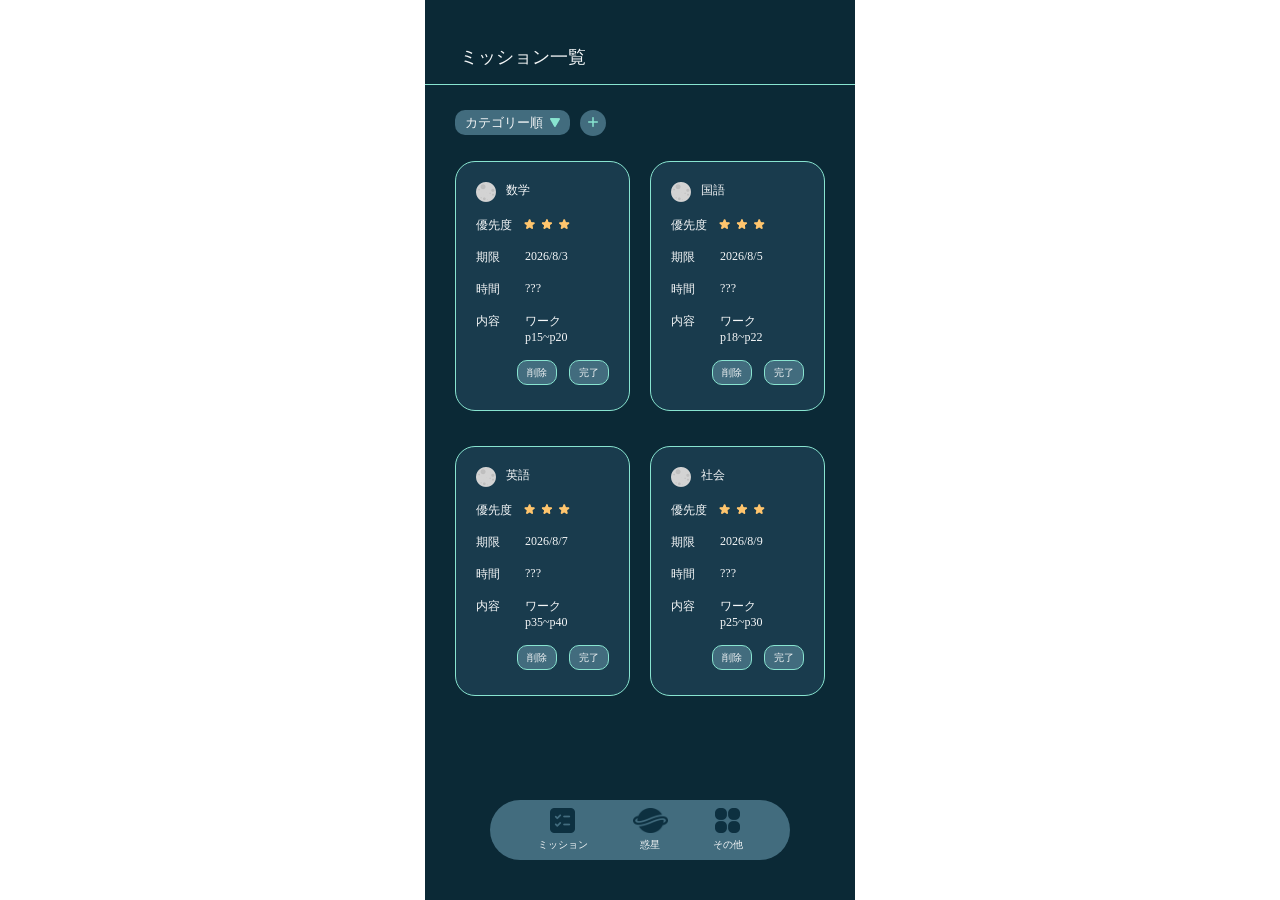
==== mission.html @ 36308817 "作成：ミッション画面見た目" ====
<!DOCTYPE html>
<html lang="ja">
<head>
    <meta charset="UTF-8">
    <meta name="viewport" content="width=device-width, initial-scale=1.0">
    <link rel="stylesheet" href="css/ress.css">
    <link rel="stylesheet" href="css/mission.css">
    <title>ミッション</title>
</head>
<body>

    <!-- スマホサイズ -->
    <div class="contain">
        <p class="pageTitle">ミッション一覧</p>

        <div class="content">
            <!-- 上ボタン -->
            <div class="btnWrap">
                <div class="category">
                    <a href="#">
                        <p>カテゴリー順</p>
                        <img src="img/arrow.png" alt="">
                    </a>
                </div>
                <div class="plus">
                    <a href="#"><img src="img/plus.png" alt="作成"></a>
                </div>
            </div>

            <!-- ミッション一覧 -->
            <div class="secondWrap">
                <div class="missionWrap">
                    <div class="ttl missionContent">
                        <img src="img/planet1.png" alt="">
                        <p>数学</p>
                    </div>
                    <div class="priority missionContent">
                        <p>優先度</p>
                        <img src="img/star3.png" alt="">
                    </div>
                    <div class="period missionContent">
                        <p>期限</p>
                        <p>2026/8/3</p>
                    </div>
                    <div class="time missionContent">
                        <p>時間</p>
                        <p>???</p>
                    </div>
                    <div class="detail missionContent">
                        <p>内容</p>
                        <p>ワーク<br>p15~p20</p>
                    </div>
                    <div class="btns">
                        <div class="btn">
                            <a href="#">
                                <p>削除</p>
                            </a>
                        </div>
                        <div class="btn">
                            <a href="#">
                                <p>完了</p>
                            </a>
                        </div>
                    </div>
                </div>
                <div class="missionWrap">
                    <div class="ttl missionContent">
                        <img src="img/planet1.png" alt="">
                        <p>国語</p>
                    </div>
                    <div class="priority missionContent">
                        <p>優先度</p>
                        <img src="img/star3.png" alt="">
                    </div>
                    <div class="period missionContent">
                        <p>期限</p>
                        <p>2026/8/5</p>
                    </div>
                    <div class="time missionContent">
                        <p>時間</p>
                        <p>???</p>
                    </div>
                    <div class="detail missionContent">
                        <p>内容</p>
                        <p>ワーク<br>p18~p22</p>
                    </div>
                    <div class="btns">
                        <div class="btn">
                            <a href="#">
                                <p>削除</p>
                            </a>
                        </div>
                        <div class="btn">
                            <a href="#">
                                <p>完了</p>
                            </a>
                        </div>
                    </div>
                </div>
            </div>
            <div class="secondWrap">
                <div class="missionWrap">
                    <div class="ttl missionContent">
                        <img src="img/planet1.png" alt="">
                        <p>英語</p>
                    </div>
                    <div class="priority missionContent">
                        <p>優先度</p>
                        <img src="img/star3.png" alt="">
                    </div>
                    <div class="period missionContent">
                        <p>期限</p>
                        <p>2026/8/7</p>
                    </div>
                    <div class="time missionContent">
                        <p>時間</p>
                        <p>???</p>
                    </div>
                    <div class="detail missionContent">
                        <p>内容</p>
                        <p>ワーク<br>p35~p40</p>
                    </div>
                    <div class="btns">
                        <div class="btn">
                        <a href="#">
                            <p>削除</p>
                        </a>
                        </div>
                        <div class="btn">
                            <a href="#">
                                <p>完了</p>
                            </a>
                        </div>
                    </div>
                </div>
                <div class="missionWrap">
                    <div class="ttl missionContent">
                        <img src="img/planet1.png" alt="">
                        <p>社会</p>
                    </div>
                    <div class="priority missionContent">
                        <p>優先度</p>
                        <img src="img/star3.png" alt="">
                    </div>
                    <div class="period missionContent">
                        <p>期限</p>
                        <p>2026/8/9</p>
                    </div>
                    <div class="time missionContent">
                        <p>時間</p>
                        <p>???</p>
                    </div>
                    <div class="detail missionContent">
                        <p>内容</p>
                        <p>ワーク<br>p25~p30</p>
                    </div>
                    <div class="btns">
                        <div class="btn">
                            <a href="#">
                                <p>削除</p>
                            </a>
                        </div>
                        <div class="btn">
                            <a href="#">
                                <p>完了</p>
                            </a>
                        </div>
                    </div>
                </div>
            </div>
        </div>

        <!-- 下バー -->
        <div class="bottomBtns">
            <div class="barTxt">
                <a href="#">
                    <img src="img/mission.png" alt="">
                    <span>ミッション</span>
                </a>
            </div>
            <div class="barTxt">
                <a href="index.html">
                    <img src="img/planet.png" alt="" class="planetBtn">
                    <span>惑星</span>
                </a>
            </div>
            <div class="barTxt">
                <a href="#">
                    <img src="img/others.png" alt="">
                    <span>その他</span>
                </a>
            </div>
        </div>

    </div>

</body>
</html>
---- css/ress.css ----
/* resset.dev • v5.0.2 */

/* # =================================================================
   # Global selectors
   # ================================================================= */

html {
  box-sizing: border-box;
  -webkit-text-size-adjust: 100%; /* Prevent adjustments of font size after orientation changes in iOS */
  word-break: normal;
  -moz-tab-size: 4;
  tab-size: 4;
}

*,
::before,
::after {
  background-repeat: no-repeat; /* Set `background-repeat: no-repeat` to all elements and pseudo elements */
  box-sizing: inherit;
}

::before,
::after {
  text-decoration: inherit; /* Inherit text-decoration and vertical align to ::before and ::after pseudo elements */
  vertical-align: inherit;
}

* {
  padding: 0; /* Reset `padding` and `margin` of all elements */
  margin: 0;
}

/* # =================================================================
   # General elements
   # ================================================================= */

hr {
  overflow: visible; /* Show the overflow in Edge and IE */
  height: 0; /* Add the correct box sizing in Firefox */
  color: inherit; /* Correct border color in Firefox. */
}

details,
main {
  display: block; /* Render the `main` element consistently in IE. */
}

summary {
  display: list-item; /* Add the correct display in all browsers */
}

small {
  font-size: 80%; /* Set font-size to 80% in `small` elements */
}

[hidden] {
  display: none; /* Add the correct display in IE */
}

abbr[title] {
  border-bottom: none; /* Remove the bottom border in Chrome 57 */
  /* Add the correct text decoration in Chrome, Edge, IE, Opera, and Safari */
  text-decoration: underline;
  text-decoration: underline dotted;
}

a {
  background-color: transparent; /* Remove the gray background on active links in IE 10 */
}

a:active,
a:hover {
  outline-width: 0; /* Remove the outline when hovering in all browsers */
}

code,
kbd,
pre,
samp {
  font-family: monospace, monospace; /* Specify the font family of code elements */
}

pre {
  font-size: 1em; /* Correct the odd `em` font sizing in all browsers */
}

b,
strong {
  font-weight: bolder; /* Add the correct font weight in Chrome, Edge, and Safari */
}

/* https://gist.github.com/unruthless/413930 */
sub,
sup {
  font-size: 75%;
  line-height: 0;
  position: relative;
  vertical-align: baseline;
}

sub {
  bottom: -0.25em;
}

sup {
  top: -0.5em;
}

table {
  border-color: inherit; /* Correct border color in all Chrome, Edge, and Safari. */
  text-indent: 0; /* Remove text indentation in Chrome, Edge, and Safari */
}

iframe {
  border-style: none;
}

/* # =================================================================
   # Forms
   # ================================================================= */

input {
  border-radius: 0;
}

[type='number']::-webkit-inner-spin-button,
[type='number']::-webkit-outer-spin-button {
  height: auto; /* Correct the cursor style of increment and decrement buttons in Chrome */
}

[type='search'] {
  -webkit-appearance: textfield; /* Correct the odd appearance in Chrome and Safari */
  outline-offset: -2px; /* Correct the outline style in Safari */
}

[type='search']::-webkit-search-decoration {
  -webkit-appearance: none; /* Remove the inner padding in Chrome and Safari on macOS */
}

textarea {
  overflow: auto; /* Internet Explorer 11+ */
  resize: vertical; /* Specify textarea resizability */
}

button,
input,
optgroup,
select,
textarea {
  font: inherit; /* Specify font inheritance of form elements */
}

optgroup {
  font-weight: bold; /* Restore the font weight unset by the previous rule */
}

button {
  overflow: visible; /* Address `overflow` set to `hidden` in IE 8/9/10/11 */
}

button,
select {
  text-transform: none; /* Firefox 40+, Internet Explorer 11- */
}

/* Apply cursor pointer to button elements */
button,
[type='button'],
[type='reset'],
[type='submit'],
[role='button'] {
  cursor: pointer;
}

/* Remove inner padding and border in Firefox 4+ */
button::-moz-focus-inner,
[type='button']::-moz-focus-inner,
[type='reset']::-moz-focus-inner,
[type='submit']::-moz-focus-inner {
  border-style: none;
  padding: 0;
}

/* Replace focus style removed in the border reset above */
button:-moz-focusring,
[type='button']::-moz-focus-inner,
[type='reset']::-moz-focus-inner,
[type='submit']::-moz-focus-inner {
  outline: 1px dotted ButtonText;
}

button,
html [type='button'], /* Prevent a WebKit bug where (2) destroys native `audio` and `video`controls in Android 4 */
[type='reset'],
[type='submit'] {
  -webkit-appearance: button; /* Correct the inability to style clickable types in iOS */
}

/* Remove the default button styling in all browsers */
button,
input,
select,
textarea {
  background-color: transparent;
  border-style: none;
}

a:focus,
button:focus,
input:focus,
select:focus,
textarea:focus {
  outline-width: 0;
}

/* Style select like a standard input */
select {
  -moz-appearance: none; /* Firefox 36+ */
  -webkit-appearance: none; /* Chrome 41+ */
}

select::-ms-expand {
  display: none; /* Internet Explorer 11+ */
}

select::-ms-value {
  color: currentColor; /* Internet Explorer 11+ */
}

legend {
  border: 0; /* Correct `color` not being inherited in IE 8/9/10/11 */
  color: inherit; /* Correct the color inheritance from `fieldset` elements in IE */
  display: table; /* Correct the text wrapping in Edge and IE */
  max-width: 100%; /* Correct the text wrapping in Edge and IE */
  white-space: normal; /* Correct the text wrapping in Edge and IE */
  max-width: 100%; /* Correct the text wrapping in Edge 18- and IE */
}

::-webkit-file-upload-button {
  /* Correct the inability to style clickable types in iOS and Safari */
  -webkit-appearance: button;
  color: inherit;
  font: inherit; /* Change font properties to `inherit` in Chrome and Safari */
}

/* Replace pointer cursor in disabled elements */
[disabled] {
  cursor: default;
}

/* # =================================================================
   # Specify media element style
   # ================================================================= */

img {
  border-style: none; /* Remove border when inside `a` element in IE 8/9/10 */
}

/* Add the correct vertical alignment in Chrome, Firefox, and Opera */
progress {
  vertical-align: baseline;
}

/* # =================================================================
   # Accessibility
   # ================================================================= */

/* Specify the progress cursor of updating elements */
[aria-busy='true'] {
  cursor: progress;
}

/* Specify the pointer cursor of trigger elements */
[aria-controls] {
  cursor: pointer;
}

/* Specify the unstyled cursor of disabled, not-editable, or otherwise inoperable elements */
[aria-disabled='true'] {
  cursor: default;
}
---- css/mission.css ----
:root{
    --bg: #0B2936;
    --bg-btn: #426C7E;
    --main-Txt: #F5F7F8;
    --border: #88E4D0;
    --card: #193B4D;
}
html{
    font-size: 62.5%;
}
a{
    text-decoration: none;
}
li{
    list-style: none;
}

.contain{
    width: 100%;
    max-width: 430px;  
    min-width: 380px;
    min-height: 100vh;
    margin: 0 auto;
    padding: 20px 0;
    background: var(--bg);
    overflow: hidden;
    position: relative;
}

.pageTitle{
    font-size: 1.8rem;
    color: var(--main-Txt);
    padding: 25px 0 15px 35px;
    border-bottom: 1px solid var(--border);
}

.content{
    padding: 25px 30px;
}

.btnWrap{
    padding-bottom: 25px;
    display: flex;
    gap: 10px;
}
.category{
    a{
        width: 115px;
        height: 25px;
        background: var(--bg-btn);
        border-radius: 10px;
        display: flex;
        align-items: center;
        justify-content: center;
        gap: 7px;
    }
    p{
        font-size: 1.3rem;
        color: var(--main-Txt);
    }
    img{
        width: 10px;
    }
}
.plus{
    background: var(--bg-btn);
    width: 26px;
    height: 26px;
    border-radius: 15px;
    display: flex;
    justify-content: center;
    align-items: center;
    img{
        width: 10px;
    }
}

/* ミッション一覧 */
.secondWrap{
    display: flex;
    gap: 20px;
    padding-bottom: 35px;
}
.missionWrap{
    width: 180px;
    height: 250px;
    background: var(--card);
    padding: 20px;
    border: 1px solid var(--border);
    border-radius: 20px;
    .missionContent{
        color: var(--main-Txt);
        display: flex;
        font-size: 1.2rem;
        gap: 25px;
        padding-bottom: 15px;
    }
    .ttl{
        gap: 10px;
        img{
            width: 20px;
        }
    }
    .priority{
        gap: 10px;
        img{
            height: 15px;
        }
    }
    .btns{
        display: flex;
        justify-content: flex-end;
        gap: 12px;
    }
    .btn{
        a{
            width: 40px;
            height: 25px;
            background: var(--bg-btn);
            border-radius: 10px;
            color: var(--main-Txt);
            display: flex;
            justify-content: center;
            align-items: center;
            border: 1px solid var(--border);
            font-size: 1rem;
        }
    }
}

/* 下バー */
.bottomBtns{
    margin: 0 auto;
    display: flex;
    justify-content: center;
    align-items: center;
    gap: 45px;
    position: fixed;
    bottom: 40px;
    left: 50%;
    transform: translateX(-50%);
    max-width: 300px;
    min-width: 260px;
    width: 60%;
    height: 60px;
    border-radius: 35px;
    background: var(--bg-btn);
    .barTxt{
        a{
            display: flex;
            align-items: center;
            flex-direction: column;
            gap: 5px;
            width: 100%;
            height: 100%;
            color: var(--main-Txt);
        }
    }
    img{
        width: 25px;
        height: 25px;
    }
    .planetBtn{
        width: 35px;
    }
}
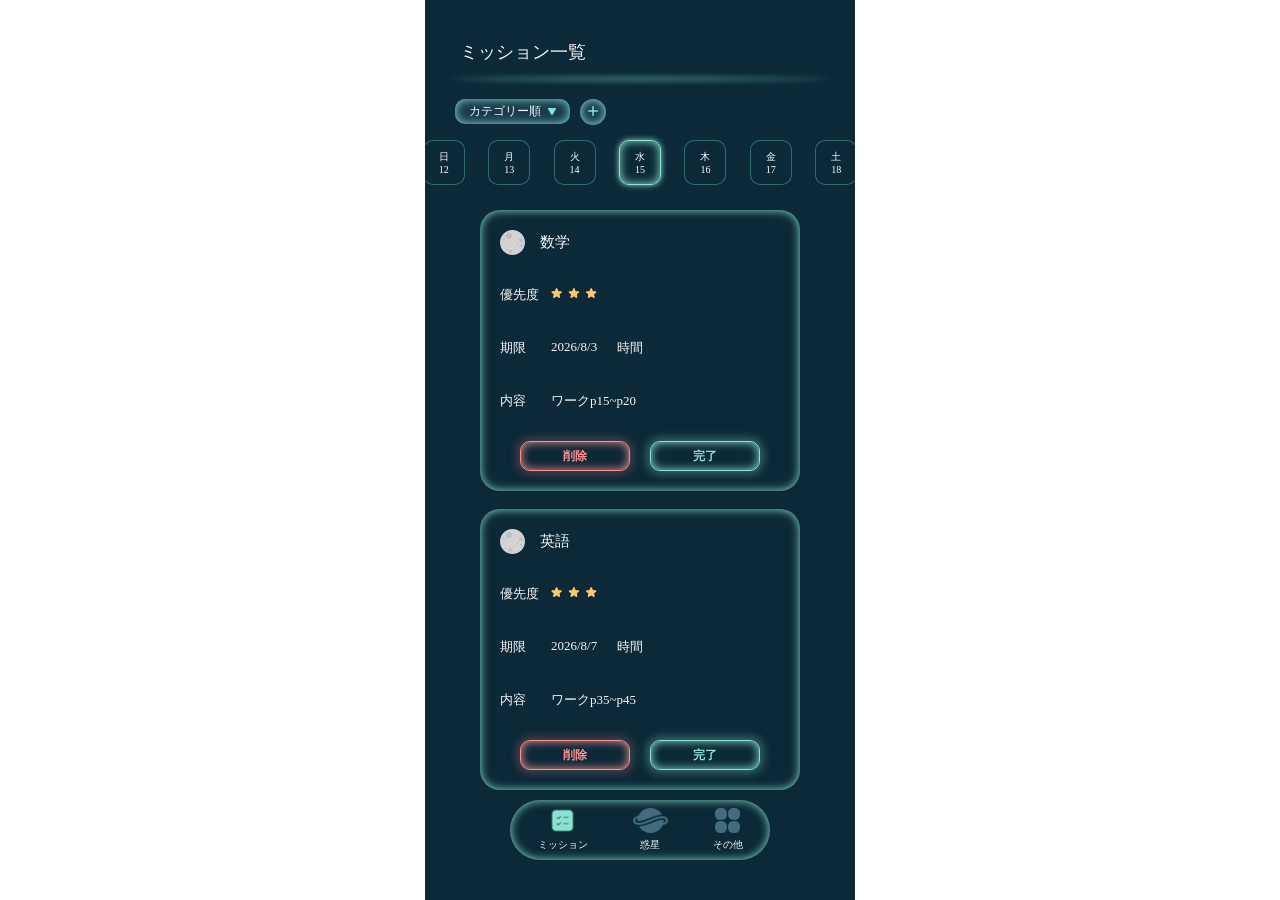
==== commit a665fe60: "変更：missionレイアウト" ====
--- a/mission.html
+++ b/mission.html
@@ -12,86 +12,105 @@
     <!-- スマホサイズ -->
     <div class="contain">
         <p class="pageTitle">ミッション一覧</p>
+        <div class="TitleBorder">
+            <svg xmlns="http://www.w3.org/2000/svg" width="390" height="10" viewBox="0 0 390 10" fill="none">
+                <g filter="url(#filter0_f_606_1312)">
+                    <path d="M0 5C6.5 5.06667 13 5.13 19.5 5.19C78 5.73 136.5 6 195 6C253.5 6 312 5.73 370.5 5.19C377 5.13 383.5 5.06667 390 5C383.5 4.93333 377 4.87 370.5 4.81C312 4.27 253.5 4 195 4C136.5 4 78 4.27 19.5 4.81C13 4.87 6.5 4.93333 0 5Z" fill="#88E4D0"/>
+                </g>
+                <defs>
+                <filter id="filter0_f_606_1312" x="-4" y="0" width="398" height="10" filterUnits="userSpaceOnUse" color-interpolation-filters="sRGB">
+                    <feFlood flood-opacity="0" result="BackgroundImageFix"/>
+                    <feBlend mode="normal" in="SourceGraphic" in2="BackgroundImageFix" result="shape"/>
+                    <feGaussianBlur stdDeviation="2" result="effect1_foregroundBlur_606_1312"/>
+                </filter>
+                </defs>
+            </svg>
+        </div>
+
+        <!-- 上ボタン -->
+        <div class="btnWrap">
+            <div class="category">
+                <a href="#">
+                    <p>カテゴリー順</p>
+                    <img src="img/arrow.png" alt="">
+                </a>
+            </div>
+            <div class="plus">
+                <a href="#"><img src="img/plus.png" alt="作成"></a>
+            </div>
+        </div>
+
+        <!-- 日付 -->
+        <div class="dataWrap">
+            <div class="data">
+                <p>日</p>
+                <p>12</p>
+            </div>
+            <div class="data">
+                <p>月</p>
+                <p>13</p>
+            </div>
+            <div class="data">
+                <p>火</p>
+                <p>14</p>
+            </div>
+            <div class="data dataActive">
+                <p>水</p>
+                <p>15</p>
+            </div>
+            <div class="data">
+                <p>木</p>
+                <p>16</p>
+            </div>
+            <div class="data">
+                <p>金</p>
+                <p>17</p>
+            </div>
+            <div class="data">
+                <p>土</p>
+                <p>18</p>
+            </div>
+        </div>
 
         <div class="content">
-            <!-- 上ボタン -->
-            <div class="btnWrap">
-                <div class="category">
-                    <a href="#">
-                        <p>カテゴリー順</p>
-                        <img src="img/arrow.png" alt="">
-                    </a>
-                </div>
-                <div class="plus">
-                    <a href="#"><img src="img/plus.png" alt="作成"></a>
-                </div>
-            </div>
 
             <!-- ミッション一覧 -->
             <div class="secondWrap">
                 <div class="missionWrap">
-                    <div class="ttl missionContent">
-                        <img src="img/planet1.png" alt="">
-                        <p>数学</p>
-                    </div>
-                    <div class="priority missionContent">
-                        <p>優先度</p>
-                        <img src="img/star3.png" alt="">
-                    </div>
-                    <div class="period missionContent">
-                        <p>期限</p>
-                        <p>2026/8/3</p>
-                    </div>
-                    <div class="time missionContent">
-                        <p>時間</p>
-                        <p>???</p>
-                    </div>
-                    <div class="detail missionContent">
-                        <p>内容</p>
-                        <p>ワーク<br>p15~p20</p>
+                    <div class="missionDetailWrap">
+                        <div class="ttlWrap missionContent">
+                            <img src="img/planet1.png" alt="">
+                            <p class="ttl">数学</p>
+                        </div>
+                        <div class="missionDetail">
+                            <div class="priority missionContent">
+                                <p>優先度</p>
+                                <img src="img/star3.png" alt="">
+                            </div>
+                            <div class="dataDetail">
+                                <div class="period missionContent">
+                                    <p>期限</p>
+                                    <p>2026/8/3</p>
+                                </div>
+                                <div class="time missionContent">
+                                    <p>時間</p>
+                                    <!-- <p>???</p> -->
+                                </div>
+                            </div>
+                            <div class="detail missionContent">
+                                <p>内容</p>
+                                <p>ワークp15~p20</p>
+                            </div>
+                        </div>
                     </div>
                     <div class="btns">
-                        <div class="btn">
+                        <div class="btn delete">
                             <a href="#">
                                 <p>削除</p>
                             </a>
                         </div>
-                        <div class="btn">
-                            <a href="#">
-                                <p>完了</p>
-                            </a>
-                        </div>
-                    </div>
-                </div>
-                <div class="missionWrap">
-                    <div class="ttl missionContent">
-                        <img src="img/planet1.png" alt="">
-                        <p>国語</p>
-                    </div>
-                    <div class="priority missionContent">
-                        <p>優先度</p>
-                        <img src="img/star3.png" alt="">
-                    </div>
-                    <div class="period missionContent">
-                        <p>期限</p>
-                        <p>2026/8/5</p>
-                    </div>
-                    <div class="time missionContent">
-                        <p>時間</p>
-                        <p>???</p>
-                    </div>
-                    <div class="detail missionContent">
-                        <p>内容</p>
-                        <p>ワーク<br>p18~p22</p>
-                    </div>
-                    <div class="btns">
-                        <div class="btn">
-                            <a href="#">
-                                <p>削除</p>
-                            </a>
-                        </div>
-                        <div class="btn">
-                            <a href="#">
+                        <div class="btn complete">
+                            <a href="missionComp.html">
                                 <p>完了</p>
                             </a>
                         </div>
@@ -100,68 +119,40 @@
             </div>
             <div class="secondWrap">
                 <div class="missionWrap">
-                    <div class="ttl missionContent">
-                        <img src="img/planet1.png" alt="">
-                        <p>英語</p>
-                    </div>
-                    <div class="priority missionContent">
-                        <p>優先度</p>
-                        <img src="img/star3.png" alt="">
-                    </div>
-                    <div class="period missionContent">
-                        <p>期限</p>
-                        <p>2026/8/7</p>
-                    </div>
-                    <div class="time missionContent">
-                        <p>時間</p>
-                        <p>???</p>
-                    </div>
-                    <div class="detail missionContent">
-                        <p>内容</p>
-                        <p>ワーク<br>p35~p40</p>
+                    <div class="missionDetailWrap">
+                        <div class="ttlWrap missionContent">
+                            <img src="img/planet1.png" alt="">
+                            <p class="ttl">英語</p>
+                        </div>
+                        <div class="missionDetail">
+                            <div class="priority missionContent">
+                                <p>優先度</p>
+                                <img src="img/star3.png" alt="">
+                            </div>
+                            <div class="dataDetail">
+                                <div class="period missionContent">
+                                    <p>期限</p>
+                                    <p>2026/8/7</p>
+                                </div>
+                                <div class="time missionContent">
+                                    <p>時間</p>
+                                    <!-- <p>???</p> -->
+                                </div>
+                            </div>
+                            <div class="detail missionContent">
+                                <p>内容</p>
+                                <p>ワークp35~p45</p>
+                            </div>
+                        </div>
                     </div>
                     <div class="btns">
-                        <div class="btn">
-                        <a href="#">
-                            <p>削除</p>
-                        </a>
-                        </div>
-                        <div class="btn">
-                            <a href="#">
-                                <p>完了</p>
-                            </a>
-                        </div>
-                    </div>
-                </div>
-                <div class="missionWrap">
-                    <div class="ttl missionContent">
-                        <img src="img/planet1.png" alt="">
-                        <p>社会</p>
-                    </div>
-                    <div class="priority missionContent">
-                        <p>優先度</p>
-                        <img src="img/star3.png" alt="">
-                    </div>
-                    <div class="period missionContent">
-                        <p>期限</p>
-                        <p>2026/8/9</p>
-                    </div>
-                    <div class="time missionContent">
-                        <p>時間</p>
-                        <p>???</p>
-                    </div>
-                    <div class="detail missionContent">
-                        <p>内容</p>
-                        <p>ワーク<br>p25~p30</p>
-                    </div>
-                    <div class="btns">
-                        <div class="btn">
+                        <div class="btn delete">
                             <a href="#">
                                 <p>削除</p>
                             </a>
                         </div>
-                        <div class="btn">
-                            <a href="#">
+                        <div class="btn complete">
+                            <a href="missionComp.html">
                                 <p>完了</p>
                             </a>
                         </div>
--- a/css/mission.css
+++ b/css/mission.css
@@ -3,7 +3,10 @@
     --bg-btn: #426C7E;
     --main-Txt: #F5F7F8;
     --border: #88E4D0;
+    --borderTrans: rgba(136, 228, 208, 0.35);
     --card: #193B4D;
+    --delete: #FF8E8E;
+    --deleteTrans: rgba(255, 142, 142, 0.25);
 }
 html{
     font-size: 62.5%;
@@ -17,29 +20,35 @@
 
 .contain{
     width: 100%;
-    max-width: 430px;  
+    max-width: 430px;
     min-width: 380px;
-    min-height: 100vh;
+    /* min-height: 100vh; */
+    height: 100vh;
     margin: 0 auto;
     padding: 20px 0;
     background: var(--bg);
     overflow: hidden;
     position: relative;
+    display: flex;
+    flex-direction: column;
 }
 
 .pageTitle{
     font-size: 1.8rem;
     color: var(--main-Txt);
-    padding: 25px 0 15px 35px;
-    border-bottom: 1px solid var(--border);
-}
-
-.content{
-    padding: 25px 30px;
+    padding: 20px 0 10px 35px;
+}
+.TitleBorder{
+    display: flex;
+    justify-content: center;
+    /* border-bottom: 1px solid var(--border); */
+    stroke-width: 2px;
+    stroke: var(--, #88E4D0);
+    filter: blur(2px);
 }
 
 .btnWrap{
-    padding-bottom: 25px;
+    padding: 15px 30px 0;
     display: flex;
     gap: 10px;
 }
@@ -47,7 +56,8 @@
     a{
         width: 115px;
         height: 25px;
-        background: var(--bg-btn);
+        background: var(--card);
+        box-shadow: 0 0 10px 0 var(--border) inset;
         border-radius: 10px;
         display: flex;
         align-items: center;
@@ -55,15 +65,16 @@
         gap: 7px;
     }
     p{
-        font-size: 1.3rem;
+        font-size: 1.2rem;
         color: var(--main-Txt);
     }
     img{
-        width: 10px;
+        width: 8px;
     }
 }
 .plus{
-    background: var(--bg-btn);
+    background: var(--card);
+    box-shadow: 0 0 10px 0 var(--border) inset;
     width: 26px;
     height: 26px;
     border-radius: 15px;
@@ -75,31 +86,122 @@
     }
 }
 
+/* 日付 */
+.dataWrap{
+    padding: 0 20px;
+    width: 100%;
+    height: 75px;
+    display: flex;
+    justify-content: center;
+    align-items: center;
+    gap: 6%;
+    overflow-x: scroll;
+    scrollbar-width: none;
+    -ms-overflow-style: none;
+    flex-shrink: 0;
+}
+.data{
+    width: 45px;
+    height: 45px;
+    padding: 0 15px;
+    display: flex;
+    flex-direction: column;
+    align-items: center;
+    justify-content: center;
+    background: var(--bg);
+    border-radius: 10px;
+    text-align: center;
+    color: #fff;
+    border: 1px solid var(--borderTrans);
+}
+.dataActive{
+    border: 1px solid var(--border);
+    box-shadow: 0 0 10px 0 var(--border) inset , 0 0 6px 0 var(--border);
+}
+
+.content{
+    padding: 10px 30px;
+    display: flex;
+    flex-direction: column;
+    gap: clamp(10px, 2vh, 20px);
+    flex: 1;
+    margin-bottom: 0;
+    align-items: center;
+    /* gap: 20px; */
+    /* height: calc(100vh - 230px); */
+    box-sizing: border-box;
+    height: calc(100vh - 290px); 
+    /* padding-bottom: 100px; */
+}
+
 /* ミッション一覧 */
 .secondWrap{
     display: flex;
-    gap: 20px;
-    padding-bottom: 35px;
+    justify-content: center;
+    /* flex-shrink: 0; */
+    width: 100%;
+    flex: 1; 
+    min-height: 0;
+    /* margin-bottom: 20px; */
+    /* gap: 20px; */
+    /* padding-bottom: 5%; */
 }
 .missionWrap{
-    width: 180px;
-    height: 250px;
-    background: var(--card);
     padding: 20px;
-    border: 1px solid var(--border);
+    width: 320px;
+    /* height: 225px; */
+    /* min-height: 210px; */
+    height: 100%;
+    background: var(--bg);
+    /* border: 1px solid var(--border); */
+    box-shadow: 0 0 10px 0 var(--border) inset;
     border-radius: 20px;
+    display: flex;
+    flex-direction: column;
+    justify-content: space-between;
+    /* justify-content: flex-start; */
+    box-sizing: border-box;
+    /* gap: 20%; */
+    .missionDetailWrap{
+        display: flex;
+        flex-direction: column;
+        gap: clamp(8px, 1.5vh, 24px);
+        flex: 1;
+        gap: 15px;
+        /* gap: 15px; */
+        /* gap: 30%; */
+        /* height: 20%; */
+    }
     .missionContent{
         color: var(--main-Txt);
         display: flex;
-        font-size: 1.2rem;
+        font-size: 1.3rem;
         gap: 25px;
-        padding-bottom: 15px;
-    }
-    .ttl{
-        gap: 10px;
+        /* padding-bottom: 10px; */
+    }
+    .ttlWrap{
+        display: flex;
+        align-items: center;
+        gap: 15px;
+        padding-bottom: 5px;
         img{
-            width: 20px;
-        }
+            width: 25px;
+        }
+        .ttl{
+            font-size: 1.5rem;
+        }
+    }
+    .missionDetail{
+        display: flex;
+        flex-direction: column;
+        gap: clamp(4px, 1.5vh, 20px);
+        justify-content: space-around;
+        flex: 1;
+        min-height: 80px;
+        padding-bottom: 20px;
+        /* justify-content: flex-start; */
+        /* gap: 30%; */
+        /* gap: 12px; */
     }
     .priority{
         gap: 10px;
@@ -107,44 +209,74 @@
             height: 15px;
         }
     }
+    .dataDetail{
+        display: flex;
+        gap: 20px;
+    }
     .btns{
         display: flex;
-        justify-content: flex-end;
-        gap: 12px;
+        justify-content: center;
+        gap: 20px;
+        /* margin-top: 20px; 
+        padding-top: 15px; */
+    }
+    .delete{
+        a{
+            border-radius: 10px;
+            border: 1px solid var(--delete);
+            background: var(--, #0B2936);
+            box-shadow: 0 0 10px 0 var(--delete) inset , 0 0 10px 3px var(--deleteTrans);
+            color: var(--delete);
+            font-weight: bold;
+        }
     }
     .btn{
         a{
-            width: 40px;
-            height: 25px;
-            background: var(--bg-btn);
+            width: 110px;
+            height: 30px;
+            background: var(--bg);
             border-radius: 10px;
-            color: var(--main-Txt);
             display: flex;
             justify-content: center;
             align-items: center;
+            font-size: 1.2rem;
+        }
+    }
+    .complete{
+        a{
             border: 1px solid var(--border);
-            font-size: 1rem;
+            color: var(--border);
+            font-weight: bold;
+            box-shadow: 0 0 10px 0 var(--border) inset , 0 0 10px 3px var(--borderTrans);
         }
     }
 }
 
 /* 下バー */
 .bottomBtns{
-    margin: 0 auto;
+    /* margin: 0 auto 50px auto; */
+    margin: 0 auto clamp(20px, 4.5vh, 15px) auto;
     display: flex;
     justify-content: center;
     align-items: center;
     gap: 45px;
-    position: fixed;
+    /* position: fixed;
     bottom: 40px;
+    left: 50%; */
+    /* transform: translateX(-50%); */
+    position: relative;
+    /* margin-bottom: 50px; */
+    /* bottom: 30px;
     left: 50%;
-    transform: translateX(-50%);
+    transform: translateX(-50%); */
+    flex-shrink: 0;
     max-width: 300px;
     min-width: 260px;
     width: 60%;
     height: 60px;
     border-radius: 35px;
-    background: var(--bg-btn);
+    background: var(--bg);
+    box-shadow: 0 0 10px 0 var(--border) inset;
     .barTxt{
         a{
             display: flex;
